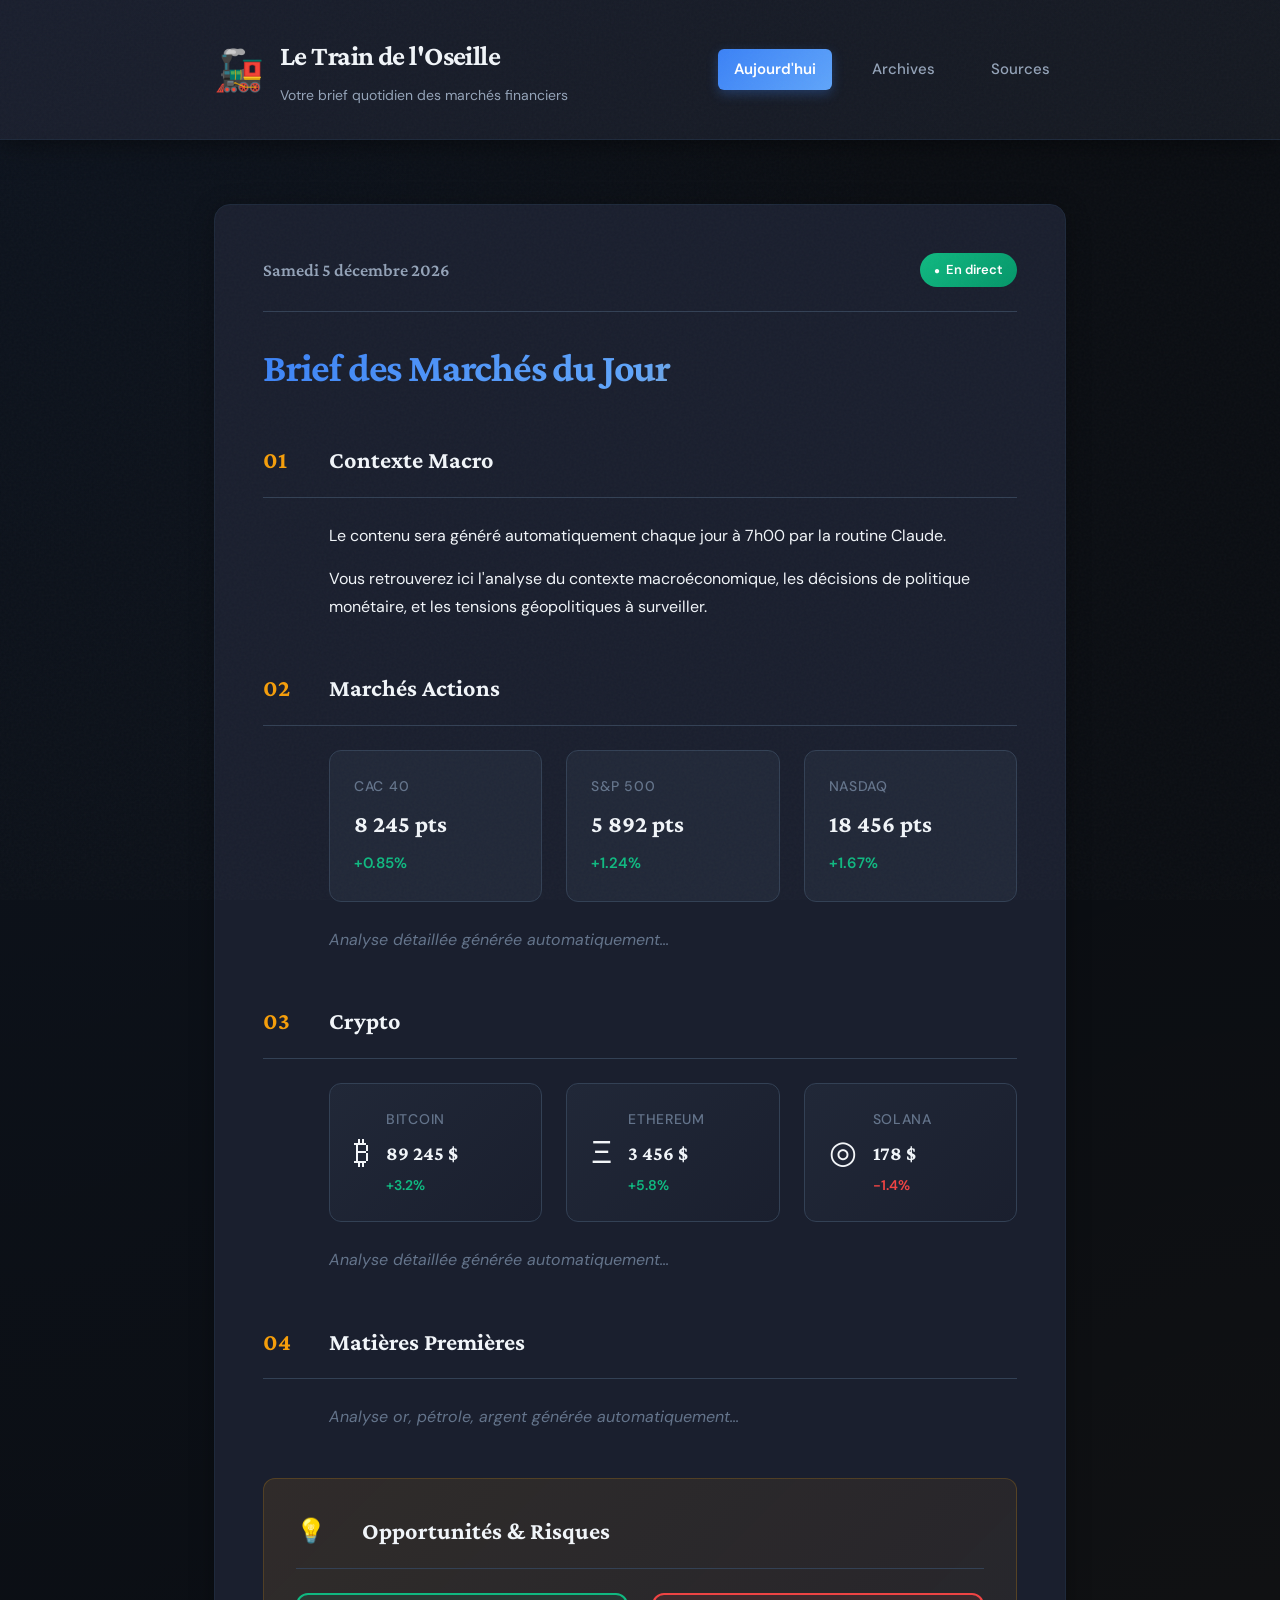
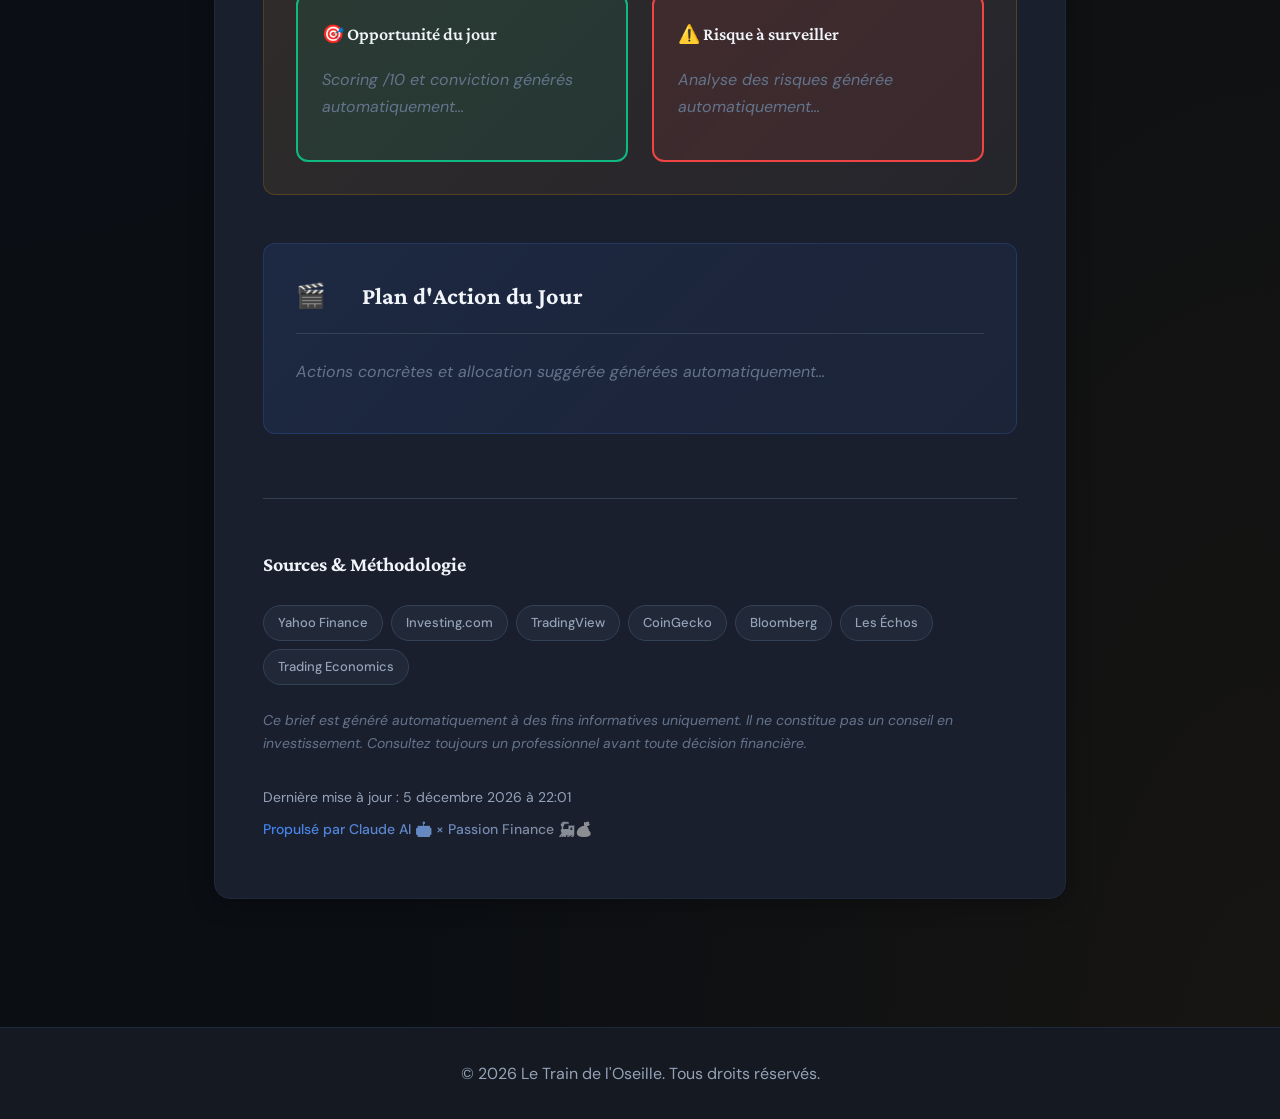
==== index.html @ 65ec0f3c "Add files via upload" ====
<!DOCTYPE html>
<html lang="fr">
<head>
    <meta charset="UTF-8">
    <meta name="viewport" content="width=device-width, initial-scale=1.0">
    <title>Le Train de l'Oseille 🚂💰 | Brief Quotidien des Marchés</title>
    <meta name="description" content="Votre brief quotidien des marchés financiers : actions, crypto, matières premières. Analyse claire et sources vérifiées.">
    <link rel="preconnect" href="https://fonts.googleapis.com">
    <link rel="preconnect" href="https://fonts.gstatic.com" crossorigin>
    <link href="https://fonts.googleapis.com/css2?family=Crimson+Pro:wght@400;600;700&family=DM+Sans:wght@400;500;700&display=swap" rel="stylesheet">
    <link rel="stylesheet" href="styles.css">
</head>
<body>
    <div class="grain-overlay"></div>
    
    <header class="site-header">
        <div class="container">
            <div class="header-content">
                <div class="logo">
                    <span class="train-icon">🚂</span>
                    <div class="logo-text">
                        <h1>Le Train de l'Oseille</h1>
                        <p class="tagline">Votre brief quotidien des marchés financiers</p>
                    </div>
                </div>
                <nav class="main-nav">
                    <a href="index.html" class="nav-link active">Aujourd'hui</a>
                    <a href="archives.html" class="nav-link">Archives</a>
                    <a href="#sources" class="nav-link">Sources</a>
                </nav>
            </div>
        </div>
    </header>

    <main class="main-content">
        <div class="container">
            <article class="daily-brief" id="article-content">
                <div class="article-header">
                    <time class="article-date" id="current-date">Vendredi 17 avril 2026</time>
                    <div class="article-status">
                        <span class="status-badge">En direct</span>
                    </div>
                </div>

                <h2 class="article-title">Brief des Marchés du Jour</h2>

                <section class="brief-section">
                    <div class="section-header">
                        <span class="section-number">01</span>
                        <h3>Contexte Macro</h3>
                    </div>
                    <div class="section-content" id="macro-content">
                        <p>Le contenu sera généré automatiquement chaque jour à 7h00 par la routine Claude.</p>
                        <p>Vous retrouverez ici l'analyse du contexte macroéconomique, les décisions de politique monétaire, et les tensions géopolitiques à surveiller.</p>
                    </div>
                </section>

                <section class="brief-section">
                    <div class="section-header">
                        <span class="section-number">02</span>
                        <h3>Marchés Actions</h3>
                    </div>
                    <div class="section-content" id="actions-content">
                        <div class="market-grid">
                            <div class="market-card">
                                <div class="market-name">CAC 40</div>
                                <div class="market-value">8 245 pts</div>
                                <div class="market-change positive">+0.85%</div>
                            </div>
                            <div class="market-card">
                                <div class="market-name">S&P 500</div>
                                <div class="market-value">5 892 pts</div>
                                <div class="market-change positive">+1.24%</div>
                            </div>
                            <div class="market-card">
                                <div class="market-name">NASDAQ</div>
                                <div class="market-value">18 456 pts</div>
                                <div class="market-change positive">+1.67%</div>
                            </div>
                        </div>
                        <p class="placeholder-text">Analyse détaillée générée automatiquement...</p>
                    </div>
                </section>

                <section class="brief-section">
                    <div class="section-header">
                        <span class="section-number">03</span>
                        <h3>Crypto</h3>
                    </div>
                    <div class="section-content" id="crypto-content">
                        <div class="crypto-grid">
                            <div class="crypto-card">
                                <span class="crypto-icon">₿</span>
                                <div class="crypto-info">
                                    <div class="crypto-name">Bitcoin</div>
                                    <div class="crypto-value">89 245 $</div>
                                    <div class="crypto-change positive">+3.2%</div>
                                </div>
                            </div>
                            <div class="crypto-card">
                                <span class="crypto-icon">Ξ</span>
                                <div class="crypto-info">
                                    <div class="crypto-name">Ethereum</div>
                                    <div class="crypto-value">3 456 $</div>
                                    <div class="crypto-change positive">+5.8%</div>
                                </div>
                            </div>
                            <div class="crypto-card">
                                <span class="crypto-icon">◎</span>
                                <div class="crypto-info">
                                    <div class="crypto-name">Solana</div>
                                    <div class="crypto-value">178 $</div>
                                    <div class="crypto-change negative">-1.4%</div>
                                </div>
                            </div>
                        </div>
                        <p class="placeholder-text">Analyse détaillée générée automatiquement...</p>
                    </div>
                </section>

                <section class="brief-section">
                    <div class="section-header">
                        <span class="section-number">04</span>
                        <h3>Matières Premières</h3>
                    </div>
                    <div class="section-content" id="commodities-content">
                        <p class="placeholder-text">Analyse or, pétrole, argent générée automatiquement...</p>
                    </div>
                </section>

                <section class="brief-section highlight-section">
                    <div class="section-header">
                        <span class="section-number">💡</span>
                        <h3>Opportunités & Risques</h3>
                    </div>
                    <div class="section-content" id="opportunities-content">
                        <div class="insight-grid">
                            <div class="insight-card opportunity">
                                <h4>🎯 Opportunité du jour</h4>
                                <p class="placeholder-text">Scoring /10 et conviction générés automatiquement...</p>
                            </div>
                            <div class="insight-card risk">
                                <h4>⚠️ Risque à surveiller</h4>
                                <p class="placeholder-text">Analyse des risques générée automatiquement...</p>
                            </div>
                        </div>
                    </div>
                </section>

                <section class="brief-section action-section">
                    <div class="section-header">
                        <span class="section-number">🎬</span>
                        <h3>Plan d'Action du Jour</h3>
                    </div>
                    <div class="section-content" id="action-content">
                        <p class="placeholder-text">Actions concrètes et allocation suggérée générées automatiquement...</p>
                    </div>
                </section>

                <footer class="article-footer" id="sources">
                    <div class="sources-section">
                        <h4>Sources & Méthodologie</h4>
                        <div class="sources-list">
                            <span class="source-tag">Yahoo Finance</span>
                            <span class="source-tag">Investing.com</span>
                            <span class="source-tag">TradingView</span>
                            <span class="source-tag">CoinGecko</span>
                            <span class="source-tag">Bloomberg</span>
                            <span class="source-tag">Les Échos</span>
                            <span class="source-tag">Trading Economics</span>
                        </div>
                        <p class="disclaimer">Ce brief est généré automatiquement à des fins informatives uniquement. Il ne constitue pas un conseil en investissement. Consultez toujours un professionnel avant toute décision financière.</p>
                    </div>
                    <div class="update-info">
                        <p>Dernière mise à jour : <span id="last-update">17 avril 2026, 07h00</span></p>
                        <p class="powered-by">Propulsé par Claude AI 🤖 × Passion Finance 🚂💰</p>
                    </div>
                </footer>
            </article>
        </div>
    </main>

    <footer class="site-footer">
        <div class="container">
            <p>&copy; 2026 Le Train de l'Oseille. Tous droits réservés.</p>
        </div>
    </footer>

    <script src="script.js"></script>
</body>
</html>
---- styles.css ----
:root {
    /* Couleurs principales - Dark Mode Élégant */
    --bg-primary: #0B0E13;
    --bg-secondary: #151921;
    --bg-card: #1A1F2E;
    --bg-elevated: #212838;
    
    --primary-blue: #3B82F6;
    --secondary-blue: #60A5FA;
    --gold-accent: #F59E0B;
    --gold-light: #FCD34D;
    
    --text-primary: #F1F5F9;
    --text-secondary: #94A3B8;
    --text-muted: #64748B;
    
    --border-subtle: #1E293B;
    --border-medium: #334155;
    
    /* Couleurs de statut */
    --positive: #10B981;
    --positive-bg: rgba(16, 185, 129, 0.1);
    --negative: #EF4444;
    --negative-bg: rgba(239, 68, 68, 0.1);
    
    /* Typographie */
    --font-display: 'Crimson Pro', serif;
    --font-body: 'DM Sans', sans-serif;
    
    /* Espacements */
    --spacing-xs: 0.5rem;
    --spacing-sm: 1rem;
    --spacing-md: 1.5rem;
    --spacing-lg: 2rem;
    --spacing-xl: 3rem;
    --spacing-2xl: 4rem;
}

* {
    margin: 0;
    padding: 0;
    box-sizing: border-box;
}

body {
    font-family: var(--font-body);
    background: var(--bg-primary);
    color: var(--text-primary);
    line-height: 1.7;
    overflow-x: hidden;
    position: relative;
    background-image: 
        radial-gradient(at 0% 0%, rgba(59, 130, 246, 0.05) 0px, transparent 50%),
        radial-gradient(at 100% 100%, rgba(245, 158, 11, 0.05) 0px, transparent 50%);
}

/* Grain overlay pour texture */
.grain-overlay {
    position: fixed;
    top: 0;
    left: 0;
    width: 100%;
    height: 100%;
    opacity: 0.03;
    background-image: url("data:image/svg+xml,%3Csvg viewBox='0 0 400 400' xmlns='http://www.w3.org/2000/svg'%3E%3Cfilter id='noiseFilter'%3E%3CfeTurbulence type='fractalNoise' baseFrequency='0.9' numOctaves='4' stitchTiles='stitch'/%3E%3C/filter%3E%3Crect width='100%25' height='100%25' filter='url(%23noiseFilter)'/%3E%3C/svg%3E");
    pointer-events: none;
    z-index: 9999;
}

.container {
    max-width: 900px;
    margin: 0 auto;
    padding: 0 var(--spacing-md);
}

/* Header */
.site-header {
    background: linear-gradient(135deg, #1A1F2E 0%, #151921 100%);
    padding: var(--spacing-lg) 0;
    box-shadow: 0 4px 24px rgba(0, 0, 0, 0.5);
    border-bottom: 1px solid var(--border-subtle);
    position: sticky;
    top: 0;
    z-index: 100;
    backdrop-filter: blur(10px);
    animation: slideDown 0.6s cubic-bezier(0.16, 1, 0.3, 1);
}

@keyframes slideDown {
    from {
        transform: translateY(-100%);
        opacity: 0;
    }
    to {
        transform: translateY(0);
        opacity: 1;
    }
}

.header-content {
    display: flex;
    justify-content: space-between;
    align-items: center;
    gap: var(--spacing-md);
}

.logo {
    display: flex;
    align-items: center;
    gap: var(--spacing-sm);
}

.train-icon {
    font-size: 2.5rem;
    animation: trainMove 3s ease-in-out infinite;
}

@keyframes trainMove {
    0%, 100% { transform: translateX(0); }
    50% { transform: translateX(8px); }
}

.logo-text h1 {
    font-family: var(--font-display);
    font-size: 1.75rem;
    font-weight: 700;
    color: var(--text-primary);
    letter-spacing: -0.02em;
    margin: 0;
}

.tagline {
    font-size: 0.875rem;
    color: var(--text-secondary);
    font-weight: 400;
    margin-top: 0.25rem;
}

.main-nav {
    display: flex;
    gap: var(--spacing-md);
}

.nav-link {
    color: var(--text-secondary);
    text-decoration: none;
    font-weight: 500;
    font-size: 0.9375rem;
    padding: 0.5rem 1rem;
    border-radius: 6px;
    transition: all 0.3s ease;
    position: relative;
}

.nav-link:hover {
    background: var(--bg-elevated);
    color: var(--text-primary);
}

.nav-link.active {
    background: linear-gradient(135deg, var(--primary-blue), var(--secondary-blue));
    color: white;
    font-weight: 600;
    box-shadow: 0 4px 12px rgba(59, 130, 246, 0.3);
}

/* Main Content */
.main-content {
    padding: var(--spacing-2xl) 0;
    min-height: calc(100vh - 400px);
}

.daily-brief {
    background: var(--bg-card);
    border-radius: 16px;
    padding: var(--spacing-xl);
    box-shadow: 0 4px 24px rgba(0, 0, 0, 0.3);
    border: 1px solid var(--border-subtle);
    animation: fadeInUp 0.8s cubic-bezier(0.16, 1, 0.3, 1);
}

@keyframes fadeInUp {
    from {
        opacity: 0;
        transform: translateY(30px);
    }
    to {
        opacity: 1;
        transform: translateY(0);
    }
}

.article-header {
    display: flex;
    justify-content: space-between;
    align-items: center;
    margin-bottom: var(--spacing-lg);
    padding-bottom: var(--spacing-md);
    border-bottom: 1px solid var(--border-medium);
}

.article-date {
    font-family: var(--font-display);
    font-size: 1.125rem;
    color: var(--text-secondary);
    font-weight: 600;
}

.status-badge {
    background: linear-gradient(135deg, var(--positive) 0%, #059669 100%);
    color: white;
    padding: 0.375rem 0.875rem;
    border-radius: 20px;
    font-size: 0.8125rem;
    font-weight: 600;
    display: inline-flex;
    align-items: center;
    gap: 0.375rem;
    animation: pulse 2s ease-in-out infinite;
}

@keyframes pulse {
    0%, 100% { opacity: 1; }
    50% { opacity: 0.8; }
}

.status-badge::before {
    content: '●';
    font-size: 0.625rem;
    animation: blink 1.5s ease-in-out infinite;
}

@keyframes blink {
    0%, 100% { opacity: 1; }
    50% { opacity: 0.3; }
}

.article-title {
    font-family: var(--font-display);
    font-size: 2.5rem;
    font-weight: 700;
    background: linear-gradient(135deg, var(--primary-blue), var(--secondary-blue), var(--gold-accent));
    -webkit-background-clip: text;
    -webkit-text-fill-color: transparent;
    background-clip: text;
    margin-bottom: var(--spacing-xl);
    line-height: 1.2;
    letter-spacing: -0.03em;
}

/* Brief Sections */
.brief-section {
    margin-bottom: var(--spacing-xl);
    animation: fadeInUp 0.8s cubic-bezier(0.16, 1, 0.3, 1);
    animation-fill-mode: both;
}

.brief-section:nth-child(1) { animation-delay: 0.1s; }
.brief-section:nth-child(2) { animation-delay: 0.2s; }
.brief-section:nth-child(3) { animation-delay: 0.3s; }
.brief-section:nth-child(4) { animation-delay: 0.4s; }
.brief-section:nth-child(5) { animation-delay: 0.5s; }
.brief-section:nth-child(6) { animation-delay: 0.6s; }

.section-header {
    display: flex;
    align-items: center;
    gap: var(--spacing-sm);
    margin-bottom: var(--spacing-md);
    padding-bottom: var(--spacing-sm);
    border-bottom: 1px solid var(--border-medium);
}

.section-number {
    font-family: var(--font-display);
    font-size: 1.5rem;
    font-weight: 700;
    color: var(--gold-accent);
    min-width: 50px;
}

.section-header h3 {
    font-family: var(--font-display);
    font-size: 1.5rem;
    font-weight: 700;
    color: var(--text-primary);
}

.section-content {
    padding-left: 66px;
    color: var(--text-primary);
}

.section-content p {
    margin-bottom: var(--spacing-sm);
}

.placeholder-text {
    color: var(--text-muted);
    font-style: italic;
}

/* Market Cards */
.market-grid {
    display: grid;
    grid-template-columns: repeat(auto-fit, minmax(200px, 1fr));
    gap: var(--spacing-md);
    margin-bottom: var(--spacing-md);
}

.market-card {
    background: var(--bg-elevated);
    border: 1px solid var(--border-medium);
    border-radius: 12px;
    padding: var(--spacing-md);
    transition: all 0.3s ease;
    position: relative;
    overflow: hidden;
}

.market-card::before {
    content: '';
    position: absolute;
    top: 0;
    left: 0;
    width: 100%;
    height: 2px;
    background: linear-gradient(90deg, var(--primary-blue), var(--gold-accent));
    transform: scaleX(0);
    transition: transform 0.3s ease;
}

.market-card:hover {
    transform: translateY(-4px);
    box-shadow: 0 8px 24px rgba(59, 130, 246, 0.2);
    border-color: var(--primary-blue);
}

.market-card:hover::before {
    transform: scaleX(1);
}

.market-name {
    font-size: 0.875rem;
    color: var(--text-muted);
    font-weight: 500;
    margin-bottom: 0.375rem;
    text-transform: uppercase;
    letter-spacing: 0.05em;
}

.market-value {
    font-family: var(--font-display);
    font-size: 1.5rem;
    font-weight: 700;
    color: var(--text-primary);
    margin-bottom: 0.375rem;
}

.market-change {
    font-size: 0.9375rem;
    font-weight: 600;
}

.market-change.positive {
    color: var(--positive);
}

.market-change.negative {
    color: var(--negative);
}

/* Crypto Cards */
.crypto-grid {
    display: grid;
    grid-template-columns: repeat(auto-fit, minmax(180px, 1fr));
    gap: var(--spacing-md);
    margin-bottom: var(--spacing-md);
}

.crypto-card {
    background: linear-gradient(135deg, var(--bg-elevated) 0%, var(--bg-card) 100%);
    border: 1px solid var(--border-medium);
    border-radius: 12px;
    padding: var(--spacing-md);
    display: flex;
    align-items: center;
    gap: var(--spacing-sm);
    transition: all 0.3s ease;
    position: relative;
    overflow: hidden;
}

.crypto-card::before {
    content: '';
    position: absolute;
    inset: 0;
    border-radius: 12px;
    padding: 1px;
    background: linear-gradient(135deg, var(--primary-blue), var(--gold-accent));
    -webkit-mask: linear-gradient(#fff 0 0) content-box, linear-gradient(#fff 0 0);
    -webkit-mask-composite: xor;
    mask-composite: exclude;
    opacity: 0;
    transition: opacity 0.3s ease;
}

.crypto-card:hover {
    transform: translateY(-4px) scale(1.02);
    box-shadow: 0 12px 32px rgba(59, 130, 246, 0.3);
}

.crypto-card:hover::before {
    opacity: 1;
}

.crypto-icon {
    font-size: 2rem;
    filter: grayscale(0.3);
    transition: filter 0.3s ease;
}

.crypto-card:hover .crypto-icon {
    filter: grayscale(0);
}

.crypto-info {
    flex: 1;
}

.crypto-name {
    font-size: 0.875rem;
    color: var(--text-muted);
    font-weight: 500;
    margin-bottom: 0.25rem;
    text-transform: uppercase;
    letter-spacing: 0.05em;
}

.crypto-value {
    font-family: var(--font-display);
    font-size: 1.25rem;
    font-weight: 700;
    color: var(--text-primary);
    margin-bottom: 0.25rem;
}

.crypto-change {
    font-size: 0.875rem;
    font-weight: 600;
}

.crypto-change.positive {
    color: var(--positive);
}

.crypto-change.negative {
    color: var(--negative);
}

/* Highlight Sections */
.highlight-section {
    background: linear-gradient(135deg, rgba(245, 158, 11, 0.1) 0%, rgba(245, 158, 11, 0.05) 100%);
    border-left: 3px solid var(--gold-accent);
    padding: var(--spacing-lg);
    border-radius: 12px;
    border: 1px solid rgba(245, 158, 11, 0.2);
}

.highlight-section .section-content {
    padding-left: 0;
}

.action-section {
    background: linear-gradient(135deg, rgba(59, 130, 246, 0.1) 0%, rgba(59, 130, 246, 0.05) 100%);
    border-left: 3px solid var(--primary-blue);
    padding: var(--spacing-lg);
    border-radius: 12px;
    border: 1px solid rgba(59, 130, 246, 0.2);
}

.action-section .section-content {
    padding-left: 0;
}

/* Insight Cards */
.insight-grid {
    display: grid;
    grid-template-columns: repeat(auto-fit, minmax(280px, 1fr));
    gap: var(--spacing-md);
}

.insight-card {
    background: var(--bg-elevated);
    border-radius: 12px;
    padding: var(--spacing-md);
    border: 2px solid transparent;
    transition: all 0.3s ease;
}

.insight-card.opportunity {
    border-color: var(--positive);
    background: var(--positive-bg);
}

.insight-card.risk {
    border-color: var(--negative);
    background: var(--negative-bg);
}

.insight-card:hover {
    transform: translateY(-2px);
    box-shadow: 0 8px 24px rgba(0, 0, 0, 0.3);
}

.insight-card h4 {
    font-family: var(--font-display);
    font-size: 1.125rem;
    font-weight: 600;
    margin-bottom: var(--spacing-sm);
    color: var(--text-primary);
}

/* Article Footer */
.article-footer {
    margin-top: var(--spacing-2xl);
    padding-top: var(--spacing-xl);
    border-top: 1px solid var(--border-medium);
}

.sources-section {
    margin-bottom: var(--spacing-lg);
}

.sources-section h4 {
    font-family: var(--font-display);
    font-size: 1.25rem;
    font-weight: 700;
    color: var(--text-primary);
    margin-bottom: var(--spacing-md);
}

.sources-list {
    display: flex;
    flex-wrap: wrap;
    gap: 0.5rem;
    margin-bottom: var(--spacing-md);
}

.source-tag {
    background: var(--bg-elevated);
    color: var(--text-secondary);
    border: 1px solid var(--border-medium);
    padding: 0.375rem 0.875rem;
    border-radius: 20px;
    font-size: 0.8125rem;
    font-weight: 500;
    transition: all 0.3s ease;
}

.source-tag:hover {
    border-color: var(--primary-blue);
    color: var(--primary-blue);
}

.disclaimer {
    font-size: 0.875rem;
    color: var(--text-muted);
    font-style: italic;
    line-height: 1.6;
}

.update-info {
    font-size: 0.875rem;
    color: var(--text-secondary);
}

.update-info p {
    margin-bottom: 0.5rem;
}

.powered-by {
    font-weight: 500;
    background: linear-gradient(135deg, var(--primary-blue), var(--gold-accent));
    -webkit-background-clip: text;
    -webkit-text-fill-color: transparent;
    background-clip: text;
}

/* Site Footer */
.site-footer {
    background: var(--bg-secondary);
    color: var(--text-secondary);
    text-align: center;
    padding: var(--spacing-lg) 0;
    margin-top: var(--spacing-2xl);
    border-top: 1px solid var(--border-subtle);
}

/* Responsive */
@media (max-width: 768px) {
    .header-content {
        flex-direction: column;
        text-align: center;
    }
    
    .logo {
        flex-direction: column;
        text-align: center;
    }
    
    .main-nav {
        flex-direction: column;
        width: 100%;
    }
    
    .nav-link {
        width: 100%;
        text-align: center;
    }
    
    .article-title {
        font-size: 2rem;
    }
    
    .section-content {
        padding-left: 0;
    }
    
    .market-grid,
    .crypto-grid,
    .insight-grid {
        grid-template-columns: 1fr;
    }
    
    .daily-brief {
        padding: var(--spacing-md);
    }
}

/* Print Styles */
@media print {
    .grain-overlay,
    .site-header,
    .main-nav,
    .site-footer {
        display: none;
    }
    
    .daily-brief {
        box-shadow: none;
    }
}
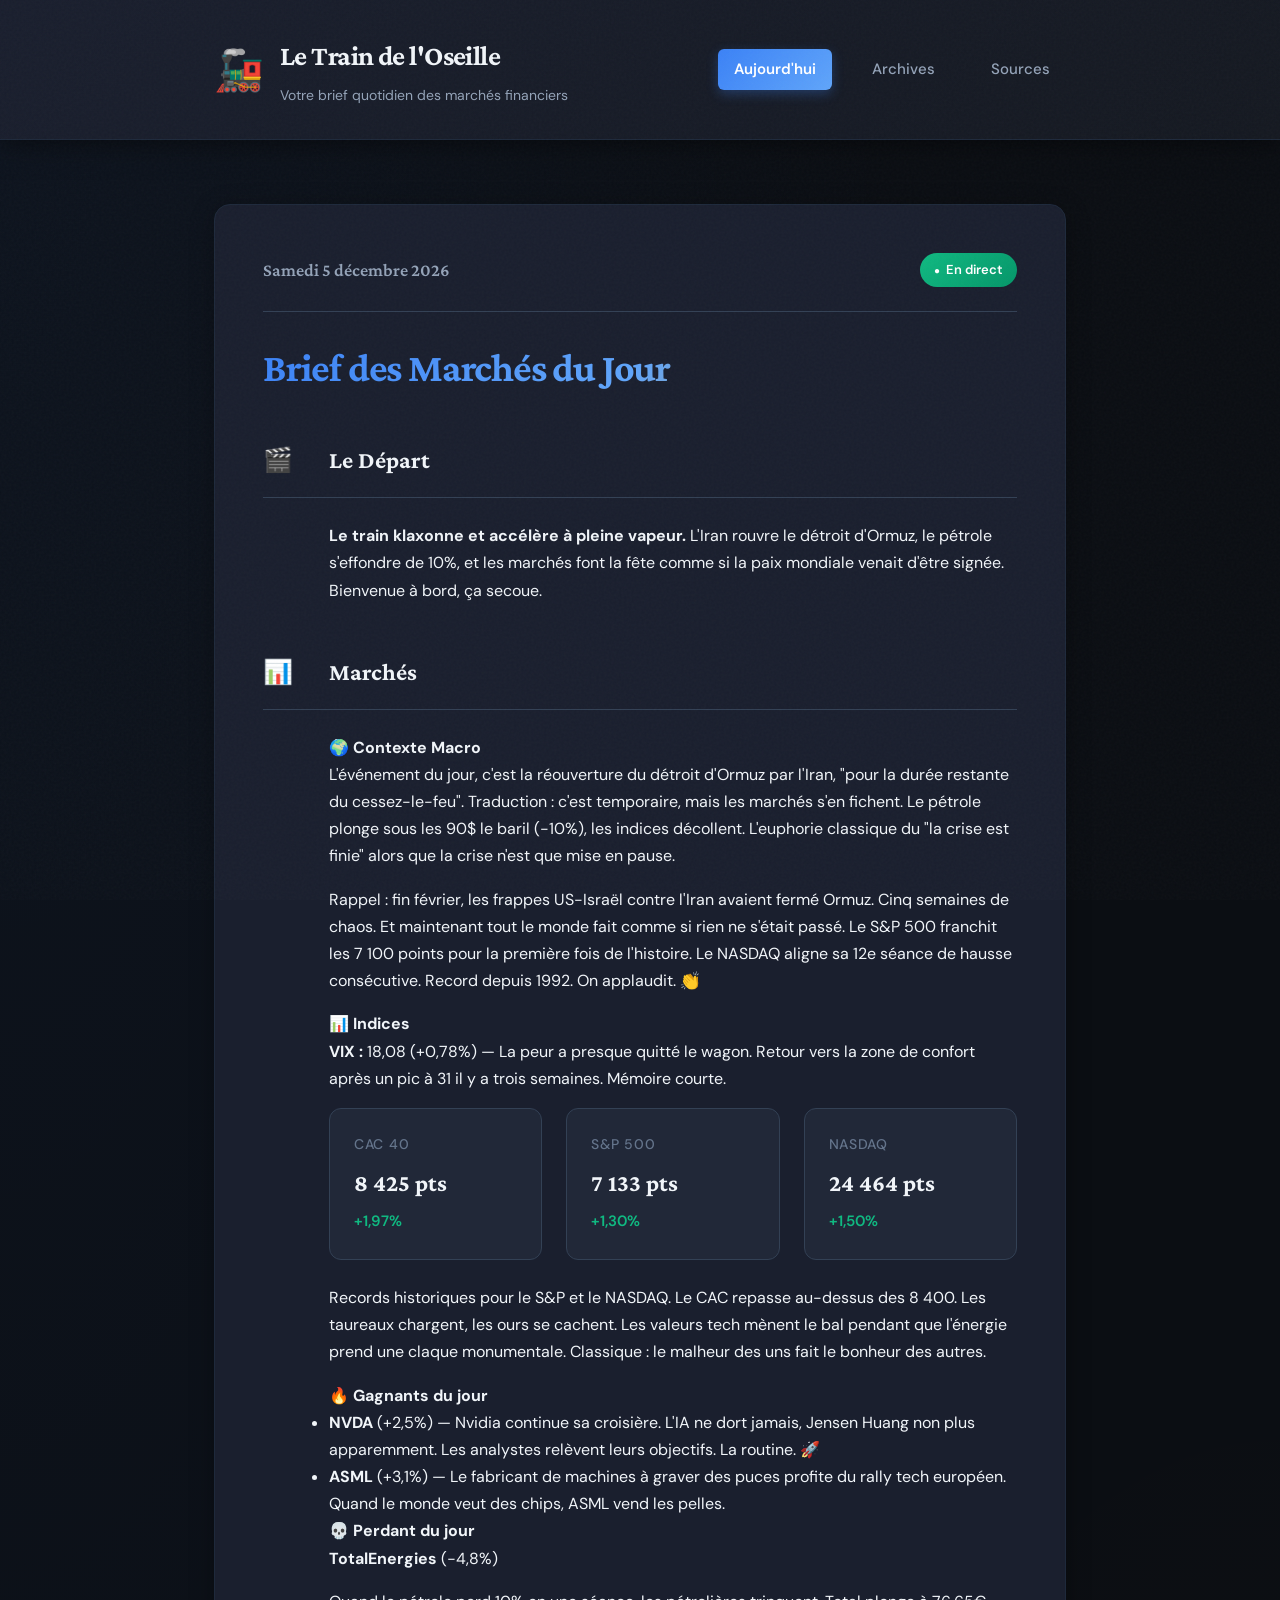
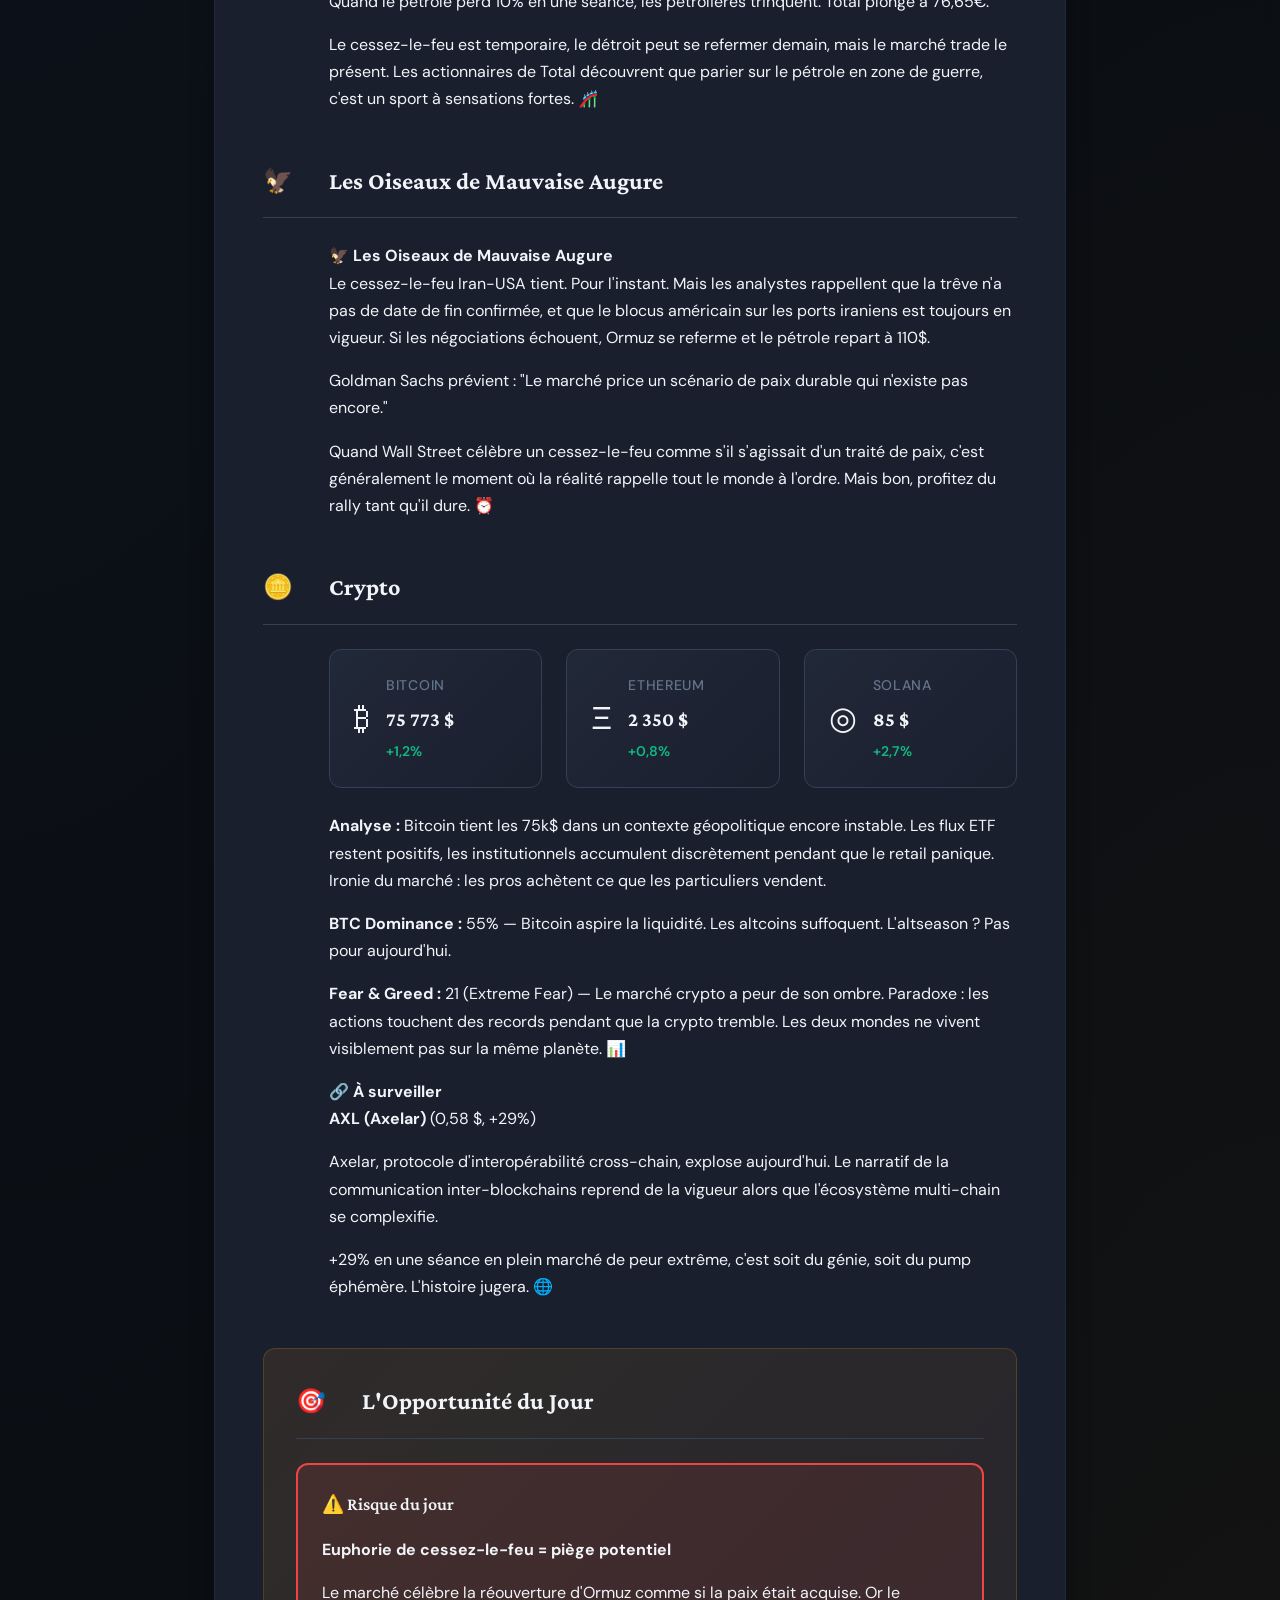
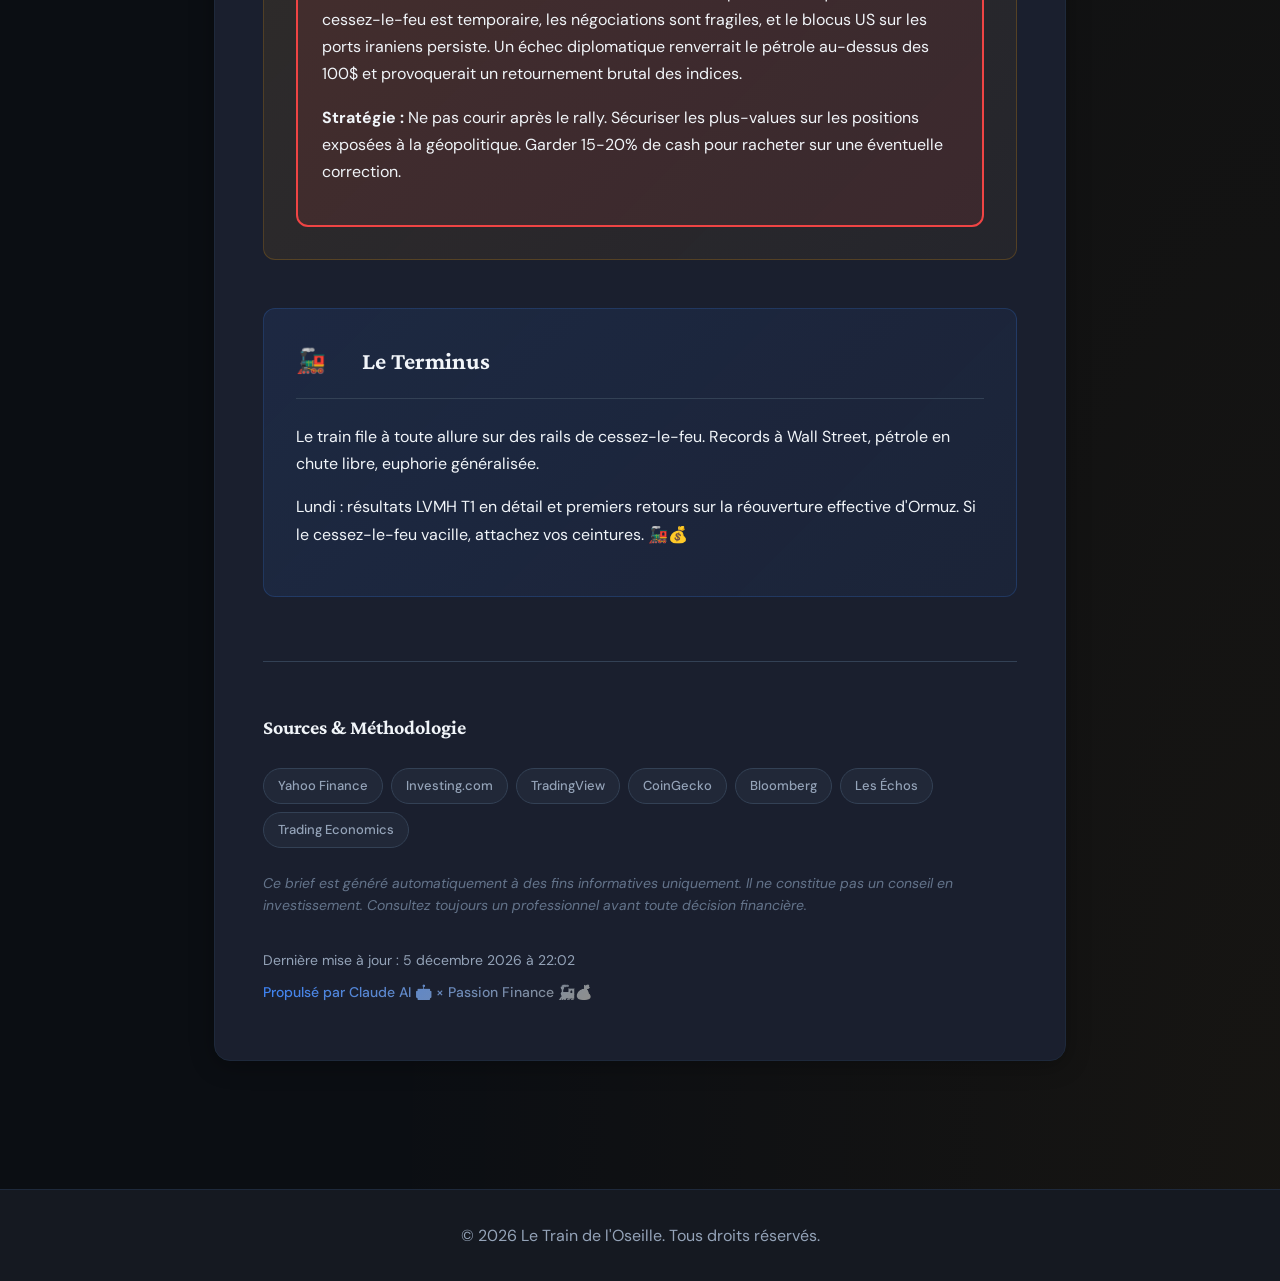
==== commit 13783a7c: "Add files via upload" ====
--- a/index.html
+++ b/index.html
@@ -44,116 +44,69 @@
 
                 <h2 class="article-title">Brief des Marchés du Jour</h2>
 
+                <!-- 🎬 LE DÉPART -->
                 <section class="brief-section">
                     <div class="section-header">
-                        <span class="section-number">01</span>
-                        <h3>Contexte Macro</h3>
+                        <span class="section-number">🎬</span>
+                        <h3>Le Départ</h3>
                     </div>
-                    <div class="section-content" id="macro-content">
-                        <p>Le contenu sera généré automatiquement chaque jour à 7h00 par la routine Claude.</p>
-                        <p>Vous retrouverez ici l'analyse du contexte macroéconomique, les décisions de politique monétaire, et les tensions géopolitiques à surveiller.</p>
+                    <div class="section-content" id="depart-content">
+                        <p class="placeholder-text">Ouverture du brief générée automatiquement...</p>
                     </div>
                 </section>
 
+                <!-- 📊 MARCHÉS -->
                 <section class="brief-section">
                     <div class="section-header">
-                        <span class="section-number">02</span>
-                        <h3>Marchés Actions</h3>
+                        <span class="section-number">📊</span>
+                        <h3>Marchés</h3>
                     </div>
-                    <div class="section-content" id="actions-content">
-                        <div class="market-grid">
-                            <div class="market-card">
-                                <div class="market-name">CAC 40</div>
-                                <div class="market-value">8 245 pts</div>
-                                <div class="market-change positive">+0.85%</div>
-                            </div>
-                            <div class="market-card">
-                                <div class="market-name">S&P 500</div>
-                                <div class="market-value">5 892 pts</div>
-                                <div class="market-change positive">+1.24%</div>
-                            </div>
-                            <div class="market-card">
-                                <div class="market-name">NASDAQ</div>
-                                <div class="market-value">18 456 pts</div>
-                                <div class="market-change positive">+1.67%</div>
-                            </div>
-                        </div>
-                        <p class="placeholder-text">Analyse détaillée générée automatiquement...</p>
+                    <div class="section-content" id="marches-content">
+                        <p class="placeholder-text">Macro, indices, gagnants et perdants générés automatiquement...</p>
                     </div>
                 </section>
 
+                <!-- 🦅 LES OISEAUX -->
                 <section class="brief-section">
                     <div class="section-header">
-                        <span class="section-number">03</span>
+                        <span class="section-number">🦅</span>
+                        <h3>Les Oiseaux de Mauvaise Augure</h3>
+                    </div>
+                    <div class="section-content" id="oiseaux-content">
+                        <p class="placeholder-text">Le scénario catastrophe du jour généré automatiquement...</p>
+                    </div>
+                </section>
+
+                <!-- 🪙 CRYPTO -->
+                <section class="brief-section">
+                    <div class="section-header">
+                        <span class="section-number">🪙</span>
                         <h3>Crypto</h3>
                     </div>
                     <div class="section-content" id="crypto-content">
-                        <div class="crypto-grid">
-                            <div class="crypto-card">
-                                <span class="crypto-icon">₿</span>
-                                <div class="crypto-info">
-                                    <div class="crypto-name">Bitcoin</div>
-                                    <div class="crypto-value">89 245 $</div>
-                                    <div class="crypto-change positive">+3.2%</div>
-                                </div>
-                            </div>
-                            <div class="crypto-card">
-                                <span class="crypto-icon">Ξ</span>
-                                <div class="crypto-info">
-                                    <div class="crypto-name">Ethereum</div>
-                                    <div class="crypto-value">3 456 $</div>
-                                    <div class="crypto-change positive">+5.8%</div>
-                                </div>
-                            </div>
-                            <div class="crypto-card">
-                                <span class="crypto-icon">◎</span>
-                                <div class="crypto-info">
-                                    <div class="crypto-name">Solana</div>
-                                    <div class="crypto-value">178 $</div>
-                                    <div class="crypto-change negative">-1.4%</div>
-                                </div>
-                            </div>
-                        </div>
-                        <p class="placeholder-text">Analyse détaillée générée automatiquement...</p>
+                        <p class="placeholder-text">Analyse crypto générée automatiquement...</p>
                     </div>
                 </section>
 
-                <section class="brief-section">
+                <!-- 🎯 L'OPPORTUNITÉ -->
+                <section class="brief-section highlight-section">
                     <div class="section-header">
-                        <span class="section-number">04</span>
-                        <h3>Matières Premières</h3>
+                        <span class="section-number">🎯</span>
+                        <h3>L'Opportunité du Jour</h3>
                     </div>
-                    <div class="section-content" id="commodities-content">
-                        <p class="placeholder-text">Analyse or, pétrole, argent générée automatiquement...</p>
+                    <div class="section-content" id="opportunite-content">
+                        <p class="placeholder-text">Opportunité ou risque du jour généré automatiquement...</p>
                     </div>
                 </section>
 
-                <section class="brief-section highlight-section">
-                    <div class="section-header">
-                        <span class="section-number">💡</span>
-                        <h3>Opportunités & Risques</h3>
-                    </div>
-                    <div class="section-content" id="opportunities-content">
-                        <div class="insight-grid">
-                            <div class="insight-card opportunity">
-                                <h4>🎯 Opportunité du jour</h4>
-                                <p class="placeholder-text">Scoring /10 et conviction générés automatiquement...</p>
-                            </div>
-                            <div class="insight-card risk">
-                                <h4>⚠️ Risque à surveiller</h4>
-                                <p class="placeholder-text">Analyse des risques générée automatiquement...</p>
-                            </div>
-                        </div>
-                    </div>
-                </section>
-
+                <!-- 🚂 LE TERMINUS -->
                 <section class="brief-section action-section">
                     <div class="section-header">
-                        <span class="section-number">🎬</span>
-                        <h3>Plan d'Action du Jour</h3>
+                        <span class="section-number">🚂</span>
+                        <h3>Le Terminus</h3>
                     </div>
-                    <div class="section-content" id="action-content">
-                        <p class="placeholder-text">Actions concrètes et allocation suggérée générées automatiquement...</p>
+                    <div class="section-content" id="terminus-content">
+                        <p class="placeholder-text">Conclusion et perspective de demain générées automatiquement...</p>
                     </div>
                 </section>
 
--- a/styles.css
+++ b/styles.css
@@ -597,44 +597,100 @@
     border-top: 1px solid var(--border-subtle);
 }
 
+/* --- Smart Sticky Header (cache au scroll bas, revient au scroll haut) --- */
+.site-header {
+    transition: transform 0.35s cubic-bezier(0.4, 0, 0.2, 1);
+    will-change: transform;
+}
+.site-header.header-hidden {
+    transform: translateY(-100%);
+}
+.site-header.scrolled {
+    box-shadow: 0 4px 20px rgba(0, 0, 0, 0.6);
+}
+
 /* Responsive */
 @media (max-width: 768px) {
+    /* Header compact mobile : logo + nav sur UNE ligne */
+    .site-header {
+        padding: 0.6rem 0;
+    }
+
     .header-content {
-        flex-direction: column;
+        flex-direction: row;
+        justify-content: space-between;
+        align-items: center;
+        text-align: left;
+        gap: 0.5rem;
+        flex-wrap: nowrap;
+    }
+
+    .logo {
+        flex-direction: row;
+        align-items: center;
+        text-align: left;
+        gap: 0.5rem;
+        flex-shrink: 1;
+        min-width: 0;
+    }
+
+    .train-icon {
+        font-size: 1.6rem;
+    }
+
+    .logo-text h1 {
+        font-size: 1.05rem;
+        line-height: 1.1;
+        white-space: nowrap;
+        overflow: hidden;
+        text-overflow: ellipsis;
+    }
+
+    /* Cache la tagline sur mobile pour gagner de la hauteur */
+    .tagline {
+        display: none;
+    }
+
+    .main-nav {
+        flex-direction: row;
+        width: auto;
+        gap: 0.25rem;
+        flex-shrink: 0;
+    }
+
+    .nav-link {
+        width: auto;
         text-align: center;
-    }
-    
-    .logo {
-        flex-direction: column;
-        text-align: center;
-    }
-    
-    .main-nav {
-        flex-direction: column;
-        width: 100%;
-    }
-    
-    .nav-link {
-        width: 100%;
-        text-align: center;
-    }
-    
+        font-size: 0.8rem;
+        padding: 0.4rem 0.6rem;
+    }
+
     .article-title {
         font-size: 2rem;
     }
-    
+
     .section-content {
         padding-left: 0;
     }
-    
+
     .market-grid,
     .crypto-grid,
     .insight-grid {
         grid-template-columns: 1fr;
     }
-    
+
     .daily-brief {
         padding: var(--spacing-md);
+    }
+}
+
+/* Très petits écrans : masquer le lien Sources pour gagner de la place */
+@media (max-width: 380px) {
+    .main-nav .nav-link[href="#sources"] {
+        display: none;
+    }
+    .logo-text h1 {
+        font-size: 0.95rem;
     }
 }
 
